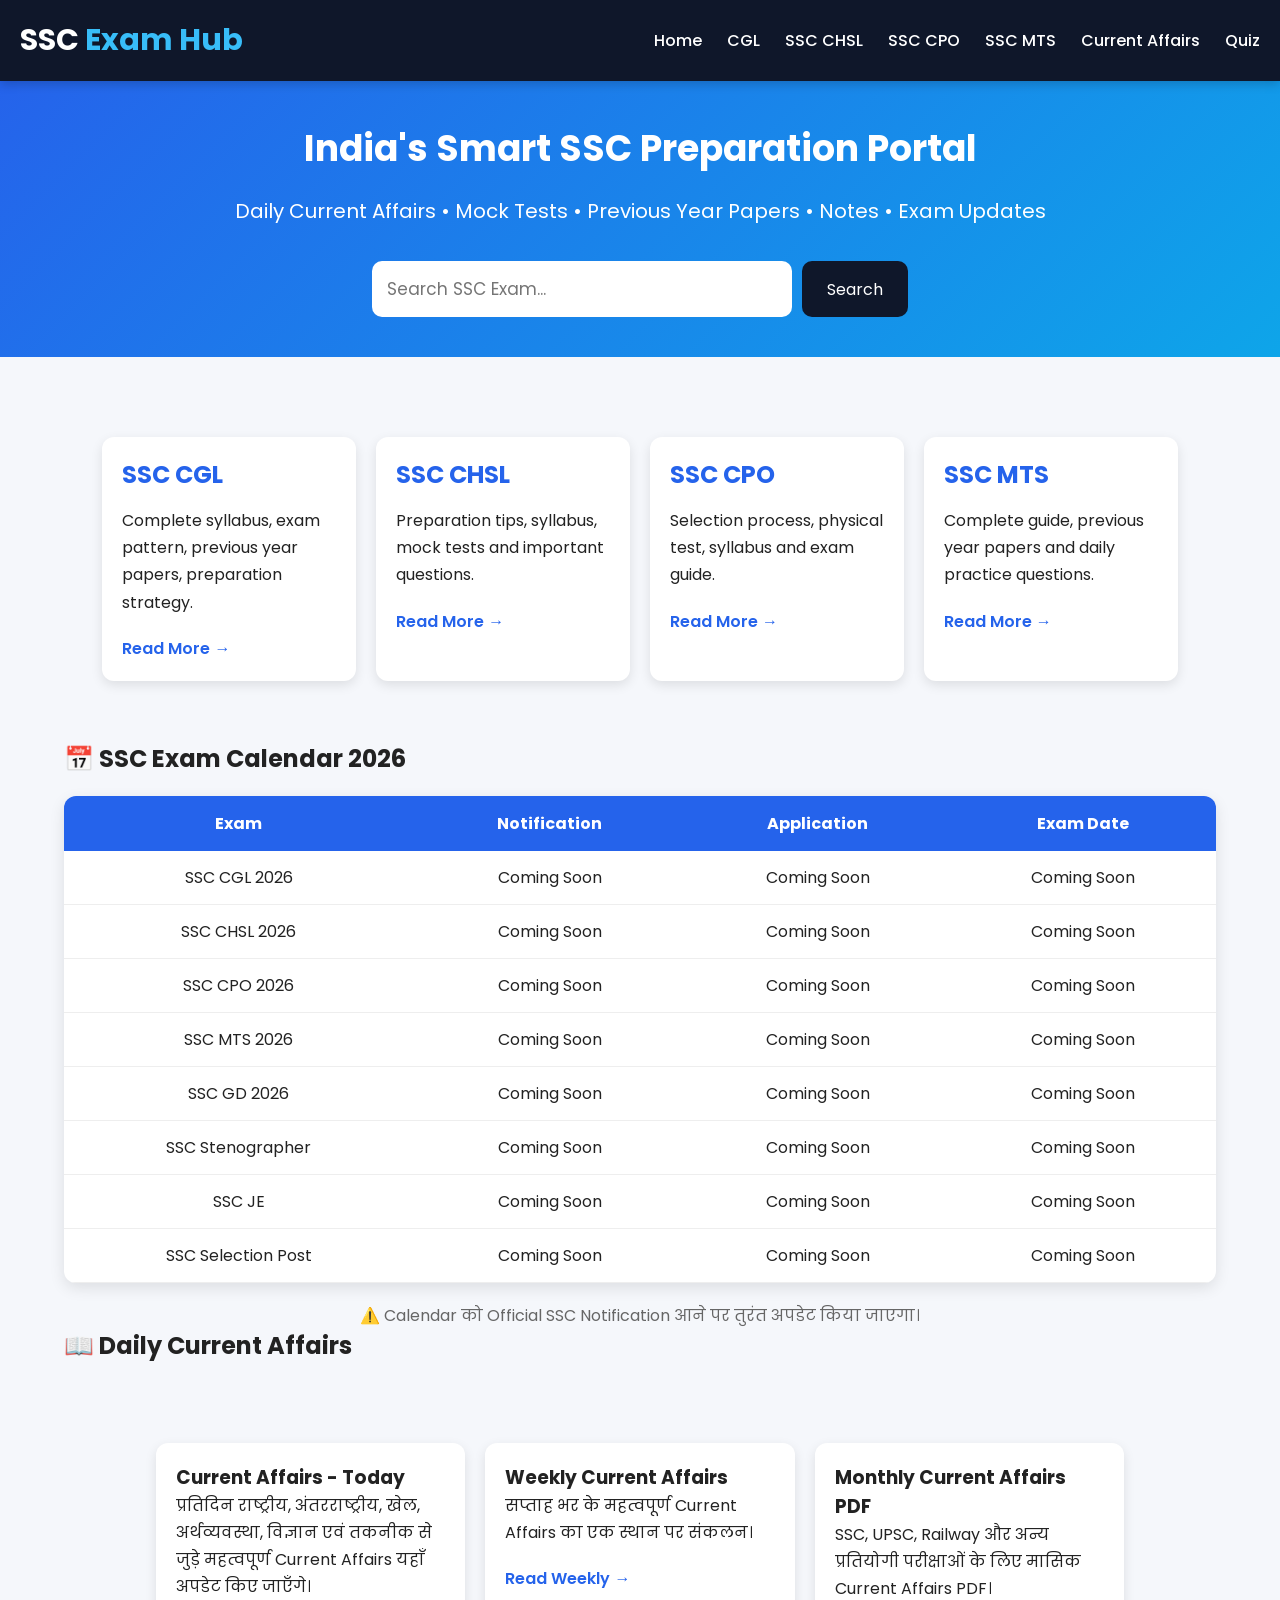
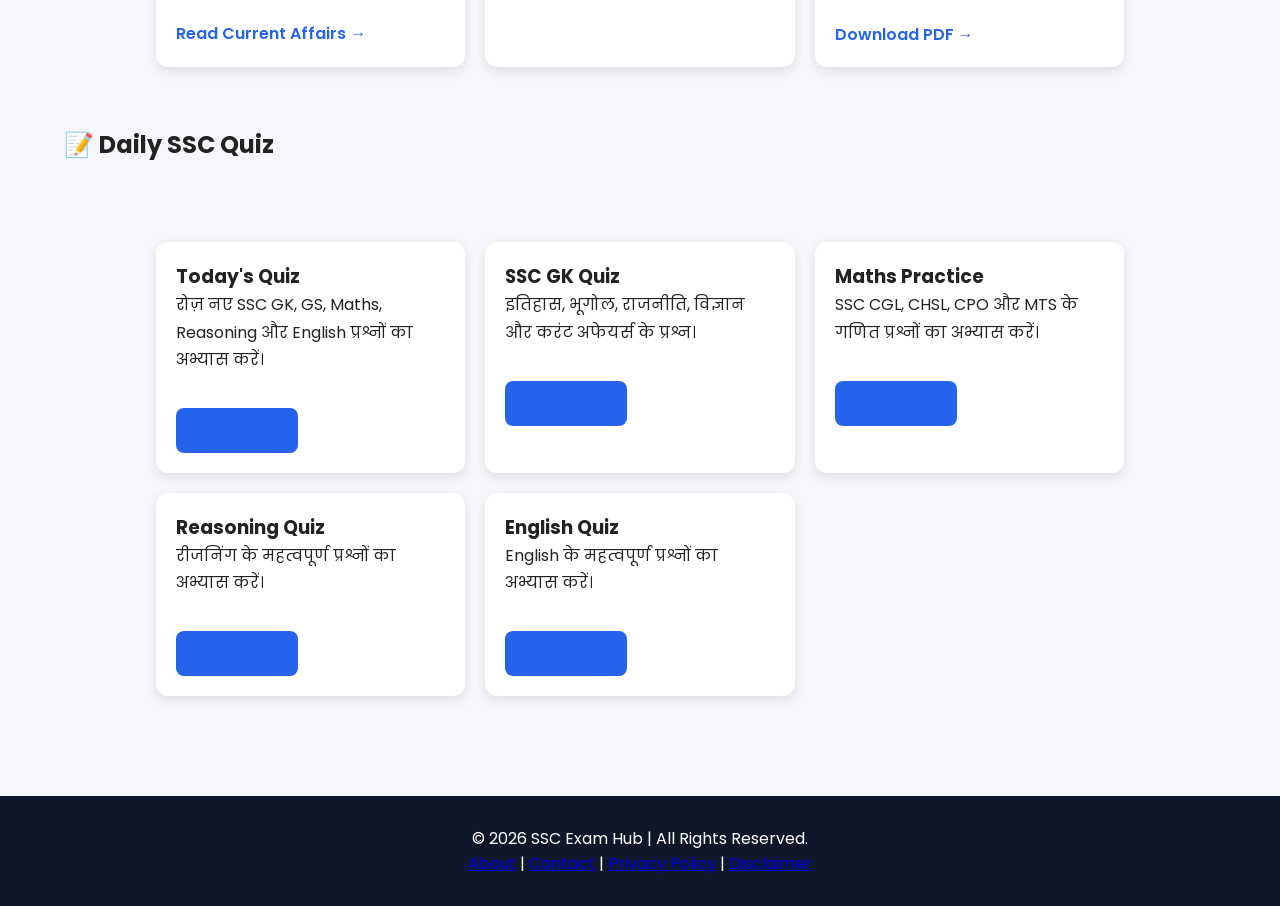
==== index.html @ 21310af4 "Update index.html" ====
<!DOCTYPE html>
<html lang="en">
<head>
<meta charset="UTF-8">
<meta name="viewport" content="width=device-width, initial-scale=1.0">

<title>SSC Exam Hub - Prepare for CGL, CHSL, CPO & MTS</title>

<link rel="stylesheet" href="style.css">

<link rel="preconnect" href="https://fonts.googleapis.com">
<link rel="preconnect" href="https://fonts.gstatic.com" crossorigin>

<link href="https://fonts.googleapis.com/css2?family=Poppins:wght@300;400;500;600;700&display=swap" rel="stylesheet">
<meta name="google-site-verification" content="Wk3IHqUam03gHRFLUfcpIGAr4m7lTxa6uTvzg6bxJKc" />
  <!-- Google tag (gtag.js) -->
<script async src="https://www.googletagmanager.com/gtag/js?id=G-ZGM9H43H29"></script>
<script>
  window.dataLayer = window.dataLayer || [];
  function gtag(){dataLayer.push(arguments);}
  gtag('js', new Date());

  gtag('config', 'G-ZGM9H43H29');
</script>
</head>

<body>

<header>

<div class="logo">
SSC <span>Exam Hub</span>
</div>

<nav>

<a href="#">Home</a>

<a href="cgl.html">CGL</a>

<a href="chsl.html">SSC CHSL</a>

<a href="cpo.html">SSC CPO</a>

<a href="mts.html">SSC MTS</a>

<a href="#">Current Affairs</a>

<a href="#">Quiz</a>

</nav>

<button id="menuBtn">
☰
</button>

</header>

<section class="hero">

<h1>India's Smart SSC Preparation Portal</h1>

<p>
Daily Current Affairs • Mock Tests • Previous Year Papers • Notes • Exam Updates
</p>

<div class="search">

<input type="text" id="searchBox" placeholder="Search SSC Exam...">

<button onclick="searchExam()">Search</button>

</div>

</section>

<section class="cards">

<div class="card">

<h2>SSC CGL</h2>

<p>Complete syllabus, exam pattern, previous year papers, preparation strategy.</p>

<a href="cgl.html">Read More →</a>

</div>

<div class="card">

<h2>SSC CHSL</h2>

<p>Preparation tips, syllabus, mock tests and important questions.</p>

<a href="chsl.html">Read More →</a>

</div>

<div class="card">

<h2>SSC CPO</h2>

<p>Selection process, physical test, syllabus and exam guide.</p>

<a href="cpo.html">Read More →</a>

</div>

<div class="card">

<h2>SSC MTS</h2>

<p>Complete guide, previous year papers and daily practice questions.</p>

<a href="mts.html">Read More →</a>

</div>
</section>
<section class="container">

<h2>📅 SSC Exam Calendar 2026</h2>

<table class="table">

<tr>
<th>Exam</th>
<th>Notification</th>
<th>Application</th>
<th>Exam Date</th>
</tr>

<tr>
<td>SSC CGL 2026</td>
<td>Coming Soon</td>
<td>Coming Soon</td>
<td>Coming Soon</td>
</tr>

<tr>
<td>SSC CHSL 2026</td>
<td>Coming Soon</td>
<td>Coming Soon</td>
<td>Coming Soon</td>
</tr>

<tr>
<td>SSC CPO 2026</td>
<td>Coming Soon</td>
<td>Coming Soon</td>
<td>Coming Soon</td>
</tr>

<tr>
<td>SSC MTS 2026</td>
<td>Coming Soon</td>
<td>Coming Soon</td>
<td>Coming Soon</td>
</tr>

<tr>
<td>SSC GD 2026</td>
<td>Coming Soon</td>
<td>Coming Soon</td>
<td>Coming Soon</td>
</tr>

<tr>
<td>SSC Stenographer</td>
<td>Coming Soon</td>
<td>Coming Soon</td>
<td>Coming Soon</td>
</tr>

<tr>
<td>SSC JE</td>
<td>Coming Soon</td>
<td>Coming Soon</td>
<td>Coming Soon</td>
</tr>

<tr>
<td>SSC Selection Post</td>
<td>Coming Soon</td>
<td>Coming Soon</td>
<td>Coming Soon</td>
</tr>

</table>

<p style="text-align:center;margin-top:20px;color:#666;">
⚠️ Calendar को Official SSC Notification आने पर तुरंत अपडेट किया जाएगा।
</p>

</section>
  <section class="container">

<h2>📖 Daily Current Affairs</h2>

<div class="cards">

<div class="card">
<h3>Current Affairs - Today</h3>
<p>
प्रतिदिन राष्ट्रीय, अंतरराष्ट्रीय, खेल, अर्थव्यवस्था, विज्ञान एवं तकनीक से जुड़े महत्वपूर्ण Current Affairs यहाँ अपडेट किए जाएँगे।
</p>
<a href="#">Read Current Affairs →</a>
</div>

<div class="card">
<h3>Weekly Current Affairs</h3>
<p>
सप्ताह भर के महत्वपूर्ण Current Affairs का एक स्थान पर संकलन।
</p>
<a href="#">Read Weekly →</a>
</div>

<div class="card">
<h3>Monthly Current Affairs PDF</h3>
<p>
SSC, UPSC, Railway और अन्य प्रतियोगी परीक्षाओं के लिए मासिक Current Affairs PDF।
</p>
<a href="#">Download PDF →</a>
</div>

</div>

  </section>
  

</div>

  </section>
  <section class="container">

<h2>📝 Daily SSC Quiz</h2>

<div class="cards">

<div class="card">
<h3>Today's Quiz</h3>
<p>रोज़ नए SSC GK, GS, Maths, Reasoning और English प्रश्नों का अभ्यास करें।</p>
<a href="#" class="btn">Start Now</a>
</div>

<div class="card">
<h3>SSC GK Quiz</h3>
<p>इतिहास, भूगोल, राजनीति, विज्ञान और करंट अफेयर्स के प्रश्न।</p>
<a href="gs.html" class="btn">Start Now</a>
</div>

<div class="card">
<h3>Maths Practice</h3>
<p>SSC CGL, CHSL, CPO और MTS के गणित प्रश्नों का अभ्यास करें।</p>
<a href="maths.html" class="btn">Start Now</a>
</div>

<div class="card">
<h3>Reasoning Quiz</h3>
<p>रीजनिंग के महत्वपूर्ण प्रश्नों का अभ्यास करें।</p>
<a href="reasoning.html" class="btn">Start Now</a>
</div>
  
<div class="card">
<h3>English Quiz</h3>
<p>English के महत्वपूर्ण प्रश्नों का अभ्यास करें।</p>
<a href="english.html" class="btn">Start Now</a>
</div>

</div>

  </section>
  <footer class="footer">
  <div class="container">
    <p>&copy; 2026 SSC Exam Hub | All Rights Reserved.</p>

    <a href="about.html">About</a> |
    <a href="contact.html">Contact</a> |
    <a href="privacy.html">Privacy Policy</a> |
    <a href="disclaimer.html">Disclaimer</a>
  </div>
  </footer>
<script src="script.js"></script>

</body>

</html>
---- style.css ----
html, body{
    width:100%;
    overflow-x:hidden;
}
*{
    max-width:100%;
    box-sizing:border-box;
}
/* ===== Google Font ===== */
*{
margin:0;
padding:0;
box-sizing:border-box;
font-family:'Poppins',sans-serif;
}

body{
background:#f5f7fb;
color:#222;
    overflow-x: hidden;
}

/* ===== Header ===== */

header{
position:sticky;
top:0;
display:flex;
justify-content:space-between;
align-items:center;
padding:18px 20px;
background:#0f172a;
color:#fff;
z-index:1000;
box-shadow:0 3px 10px rgba(0,0,0,.2);
    width:100%;
}

.logo{
font-size:30px;
font-weight:700;
}

.logo span{
color:#38bdf8;
}

nav{
display:flex;
gap:25px;
}

nav a{
text-decoration:none;
color:white;
font-weight:500;
transition:.3s;
}

nav a:hover{
color:#38bdf8;
}

#menuBtn{
display:none;
background:#38bdf8;
border:none;
padding:10px 15px;
border-radius:8px;
cursor:pointer;
font-size:20px;
}

/* ===== Hero ===== */

.hero{
padding:80px 10%;
text-align:center;
background:linear-gradient(135deg,#2563eb,#0ea5e9);
color:white;
}

.hero h1{
font-size:50px;
margin-bottom:20px;
}

.hero p{
font-size:20px;
margin-bottom:35px;
}

.search{
display:flex;
justify-content:center;
gap:10px;
flex-wrap:wrap;
}

.search input{
width:420px;
max-width:90%;
padding:15px;
border:none;
border-radius:10px;
font-size:17px;
}

.search button{
padding:15px 25px;
border:none;
background:#0f172a;
color:white;
border-radius:10px;
cursor:pointer;
font-size:16px;
transition:.3s;
}

.search button:hover{
background:#111827;
}

/* ===== Cards ===== */

.cards{
display:grid;
grid-template-columns:repeat(auto-fit,minmax(260px,1fr));
gap:25px;
padding:60px 8%;
}

.card{
background:white;
padding:25px;
border-radius:18px;
box-shadow:0 10px 25px rgba(0,0,0,.08);
transition:.3s;
}

.card:hover{
transform:translateY(-8px);
}

.card h2{
color:#2563eb;
margin-bottom:15px;
}

.card p{
margin-bottom:20px;
line-height:1.7;
}

.card a{
text-decoration:none;
color:#2563eb;
font-weight:600;
}

/* ===== Footer ===== */

footer{
background:#0f172a;
color:white;
text-align:center;
padding:30px;
margin-top:40px;
}

/* ===== Responsive ===== */

@media(max-width:768px){

nav{
display:none;
}

#menuBtn{
display:block;
}

.hero h1{
font-size:34px;
}

.hero p{
font-size:17px;
}

}
.cards{
display:grid;
grid-template-columns:repeat(auto-fit,minmax(250px,1fr));
gap:20px;
margin-top:20px;
}

.card{
background:#fff;
padding:20px;
border-radius:12px;
box-shadow:0 4px 12px rgba(0,0,0,.1);
transition:.3s;
}

.card:hover{
transform:translateY(-8px);
}

.btn{
display:inline-block;
margin-top:15px;
padding:10px 20px;
background:#2563eb;
color:#fff;
text-decoration:none;
border-radius:8px;
}

.btn:hover{
background:#1d4ed8;
}
.table{
width:100%;
border-collapse:collapse;
margin-top:20px;
background:#fff;
border-radius:12px;
overflow:hidden;
box-shadow:0 5px 15px rgba(0,0,0,.1);
}

.table th{
background:#2563eb;
color:#fff;
padding:15px;
}

.table td{
padding:14px;
border-bottom:1px solid #eee;
text-align:center;
}

.table tr:hover{
background:#f5f9ff;
}
.calendar{
    max-width:1100px;
    margin:40px auto;
    padding:20px;
}

.calendar h2{
    text-align:center;
    color:#0d6efd;
    margin-bottom:20px;
}

.calendar table{
    width:100%;
    border-collapse:collapse;
    background:#fff;
    border-radius:12px;
    overflow:hidden;
    box-shadow:0 8px 25px rgba(0,0,0,.15);
}

.calendar th{
    background:#0d6efd;
    color:#fff;
    padding:14px;
}

.calendar td{
    padding:14px;
    border-bottom:1px solid #eee;
}

.calendar tr:hover{
    background:#f4f9ff;
}
/* Mobile Responsive */

*{
  box-sizing: border-box;
}

img{
  max-width:100%;
  height:auto;
}

.container{
  width:90%;
  max-width:1200px;
  margin:auto;
}

.hero{
  padding:40px 20px;
  text-align:center;
}

.hero h1{
  font-size:36px;
}

@media (max-width:768px){

header{
    padding:15px;
}

.logo{
    font-size:24px;
}

.hero{
    padding:60px 20px;
}

.hero h1{
    font-size:32px;
}

.hero p{
    font-size:18px;
}

.search{
    display:flex;
    flex-direction:column;
    align-items:center;
}

.search input{
    width:100%;
    max-width:350px;
}

.search button{
    width:200px;
    margin-top:15px;
}

.cards{
    grid-template-columns:1fr;
    padding:20px;
}
}
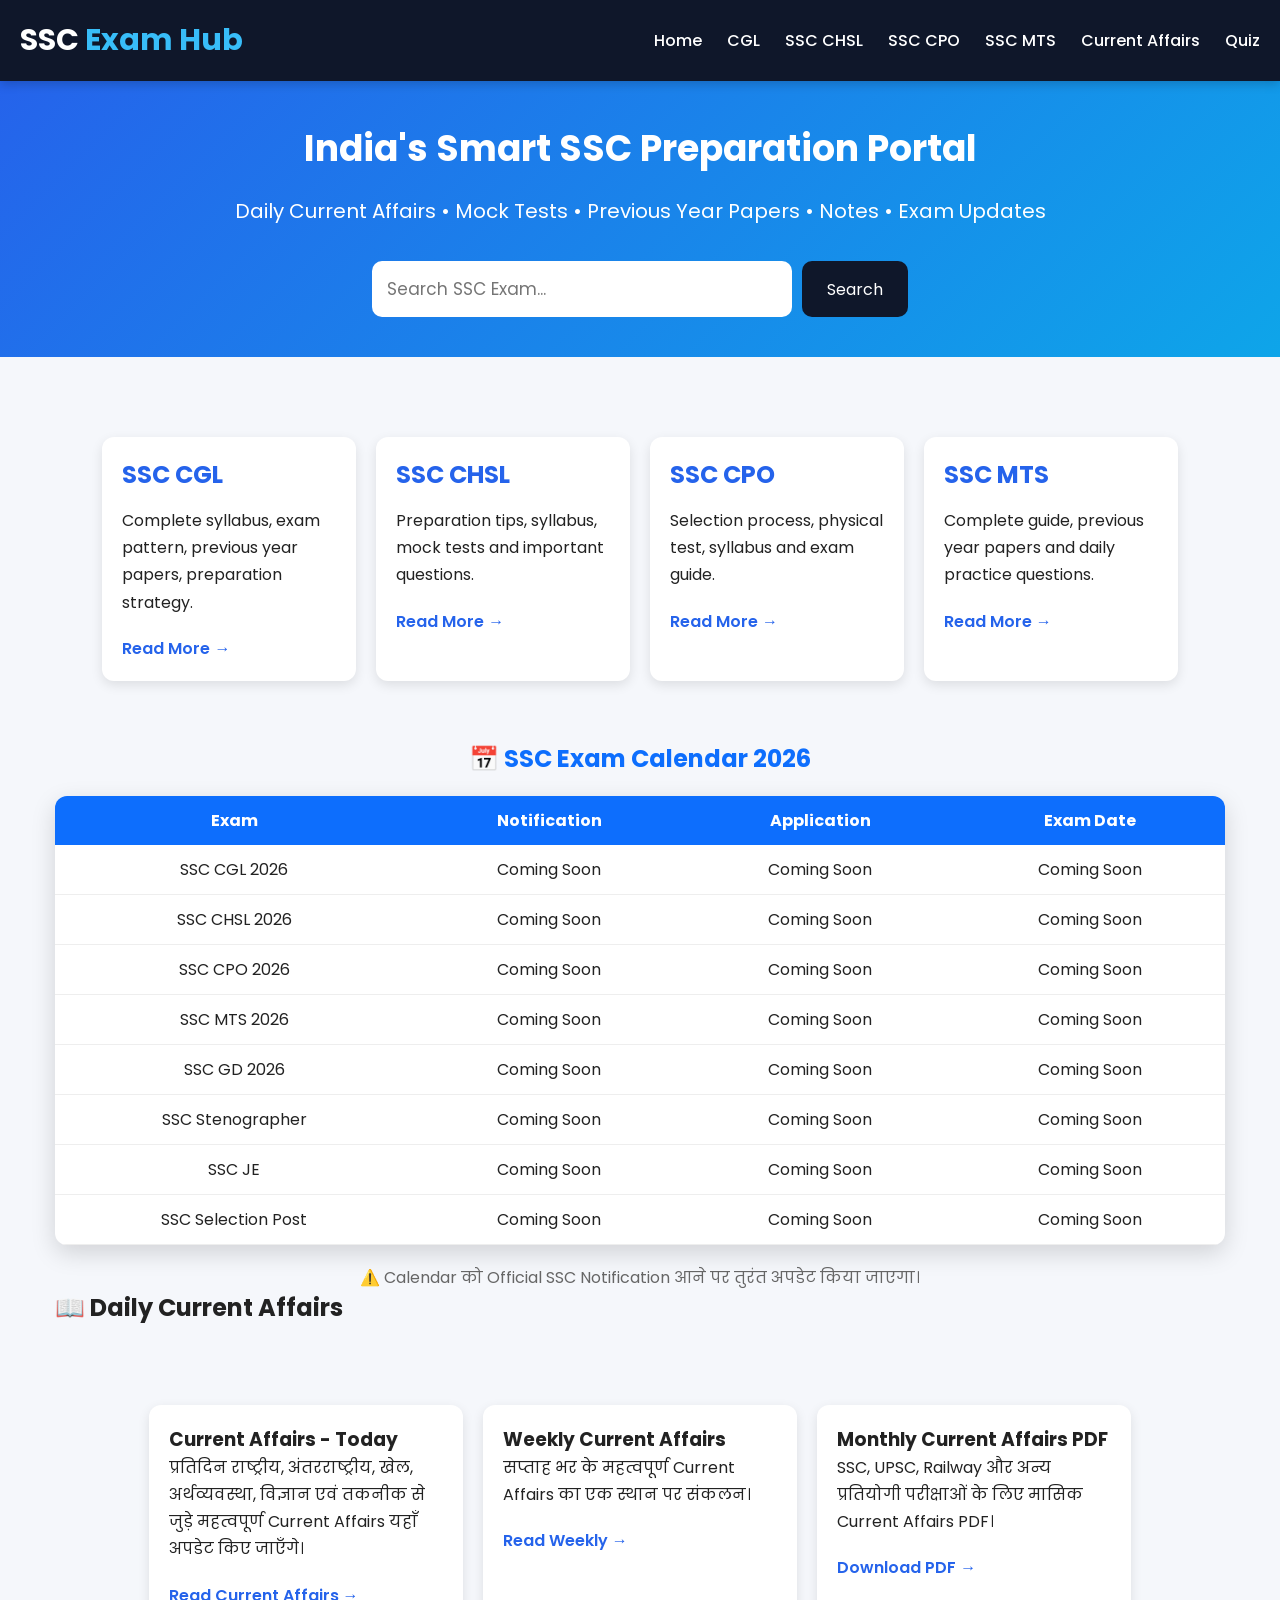
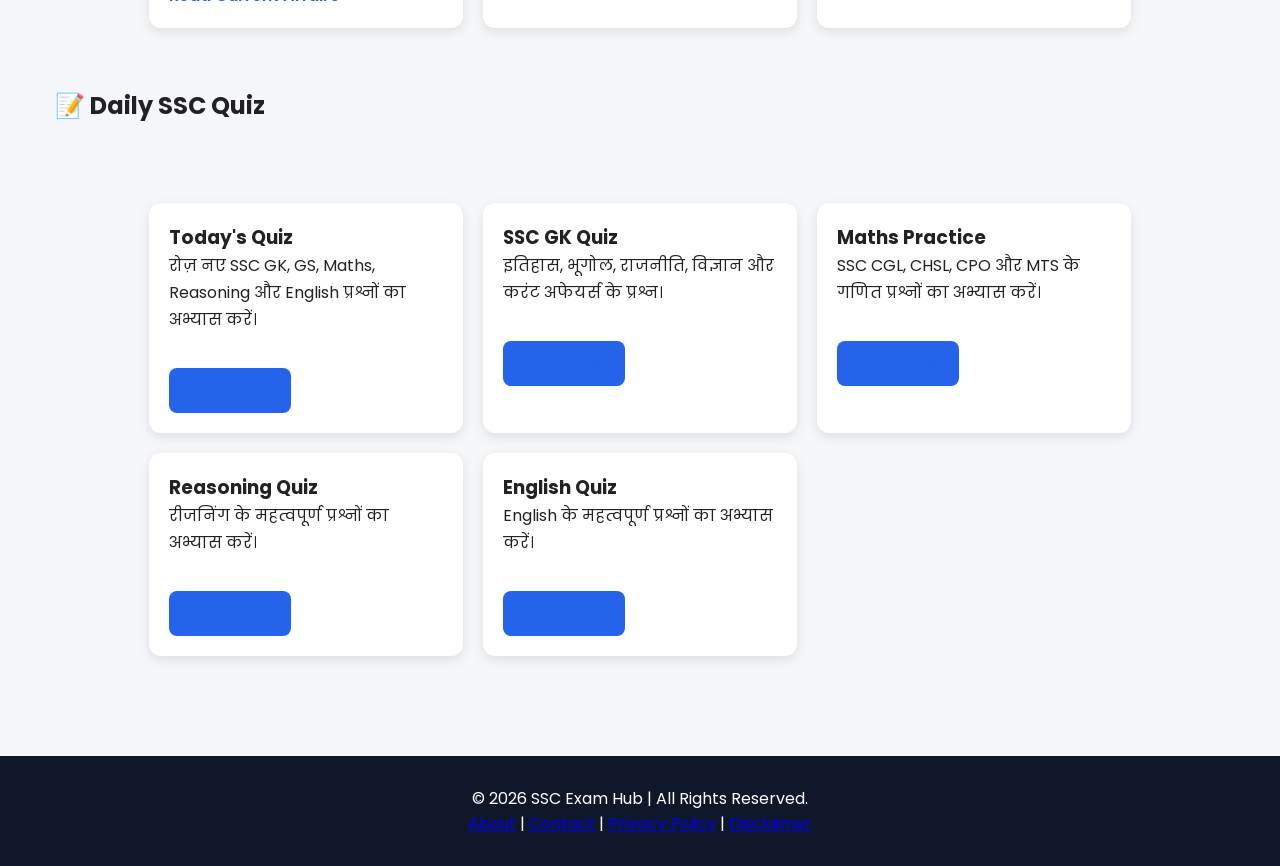
==== commit 3b02a5e7: "Update index.html" ====
--- a/index.html
+++ b/index.html
@@ -116,7 +116,7 @@
 
 </div>
 </section>
-<section class="container">
+<section class="calendar container">
 
 <h2>📅 SSC Exam Calendar 2026</h2>
 
--- a/style.css
+++ b/style.css
@@ -350,3 +350,31 @@
     padding:20px;
 }
 }
+.container{
+    width:100%;
+    max-width:1200px;
+    margin:0 auto;
+    padding:0 15px;
+}
+
+.table{
+    width:100%;
+    border-collapse:collapse;
+    overflow-x:auto;
+}
+
+.table th,
+.table td{
+    padding:12px;
+    font-size:16px;
+}
+
+@media(max-width:768px){
+
+.table{
+    display:block;
+    overflow-x:auto;
+    white-space:nowrap;
+}
+
+}
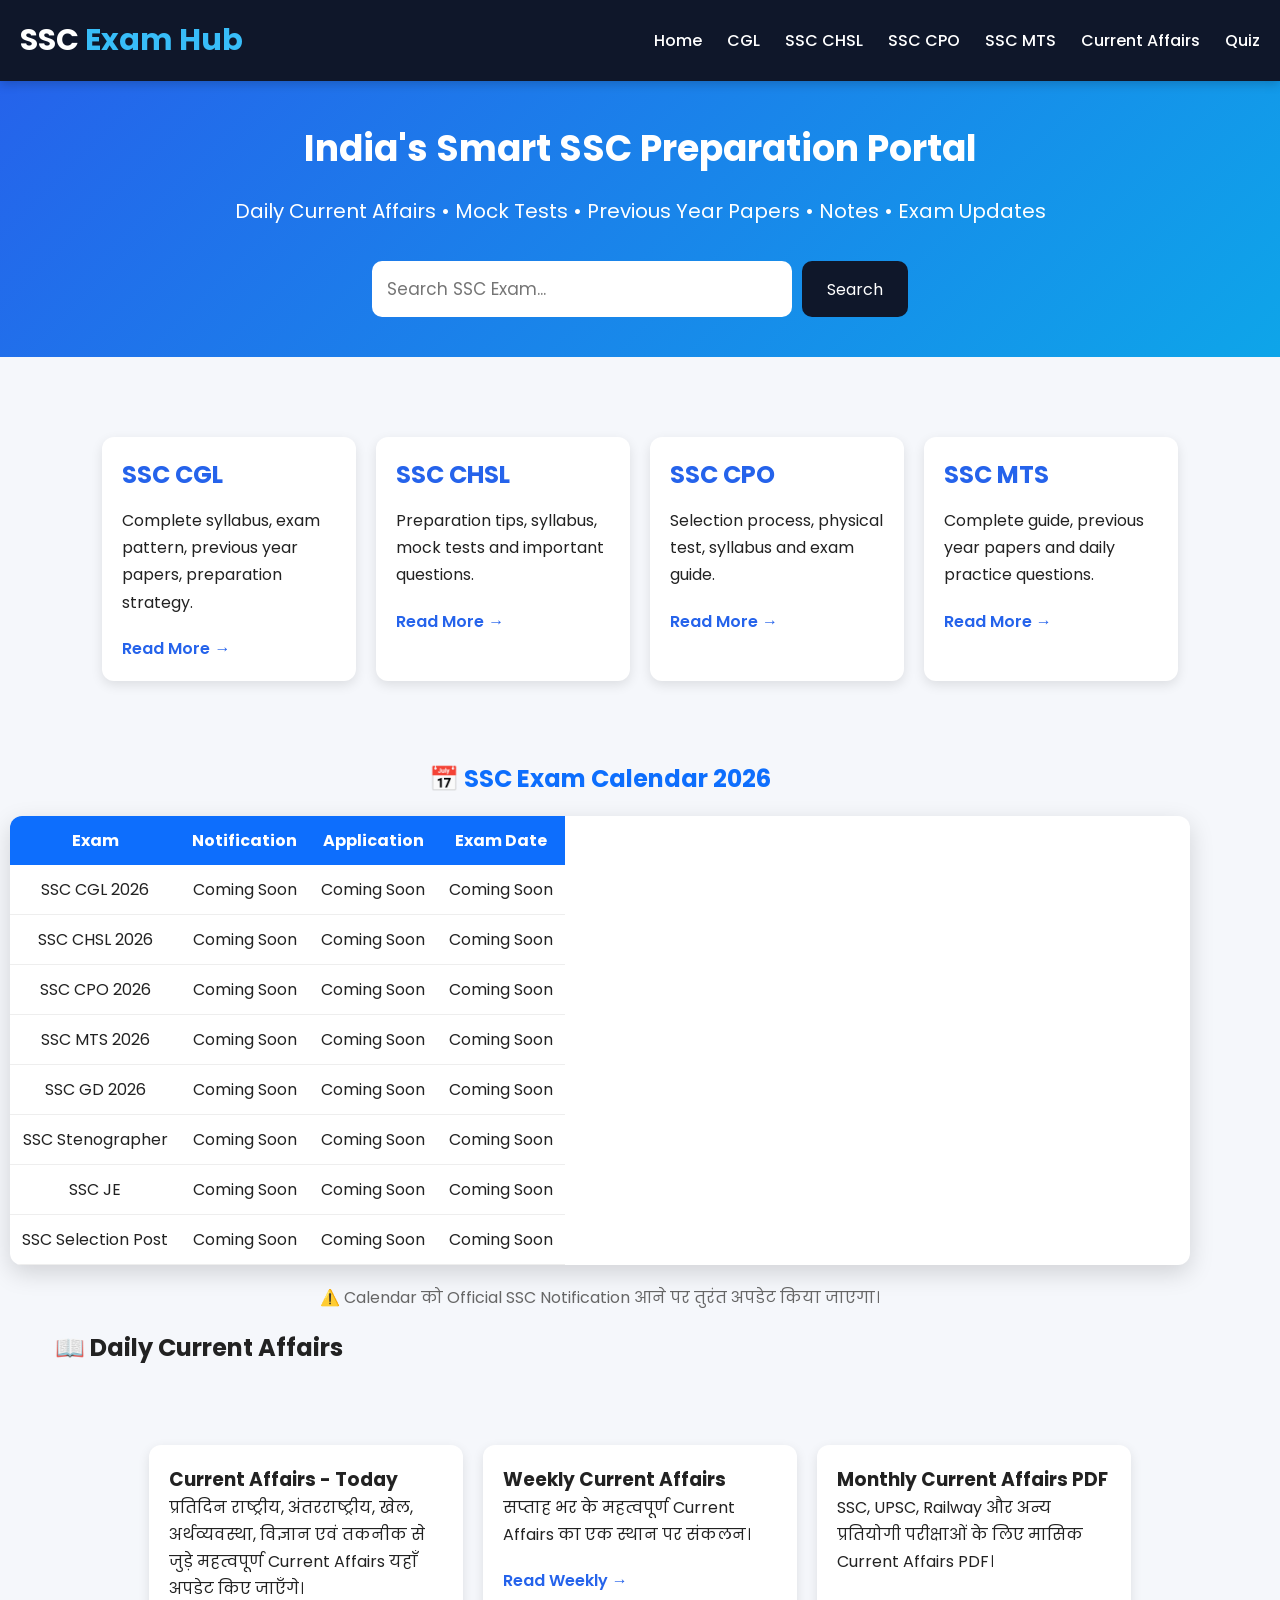
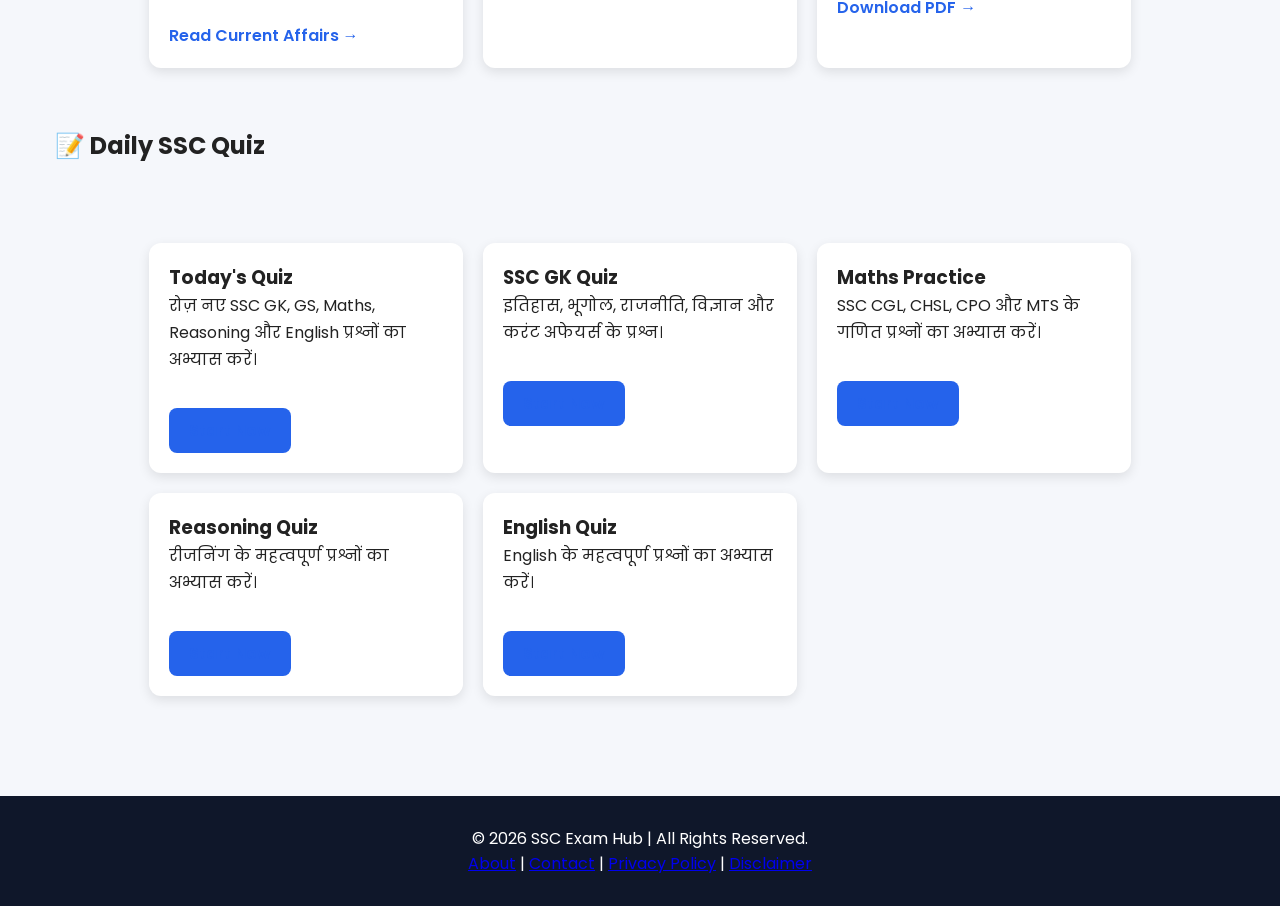
==== commit 9093b083: "Update index.html" ====
--- a/index.html
+++ b/index.html
@@ -116,10 +116,11 @@
 
 </div>
 </section>
-<section class="calendar container">
+<section class="container calendar">
 
 <h2>📅 SSC Exam Calendar 2026</h2>
 
+<div class="table-responsive">
 <table class="table">
 
 <tr>
@@ -186,7 +187,7 @@
 </tr>
 
 </table>
-
+</div>
 <p style="text-align:center;margin-top:20px;color:#666;">
 ⚠️ Calendar को Official SSC Notification आने पर तुरंत अपडेट किया जाएगा।
 </p>
--- a/style.css
+++ b/style.css
@@ -378,3 +378,16 @@
 }
 
 }
+.calendar{
+    width:100%;
+    margin:20px 0;
+    padding-left:10px;
+    padding-right:10px;
+}
+
+.calendar .table{
+    width:100%;
+    display:block;
+    overflow-x:auto;
+    white-space:nowrap;
+}
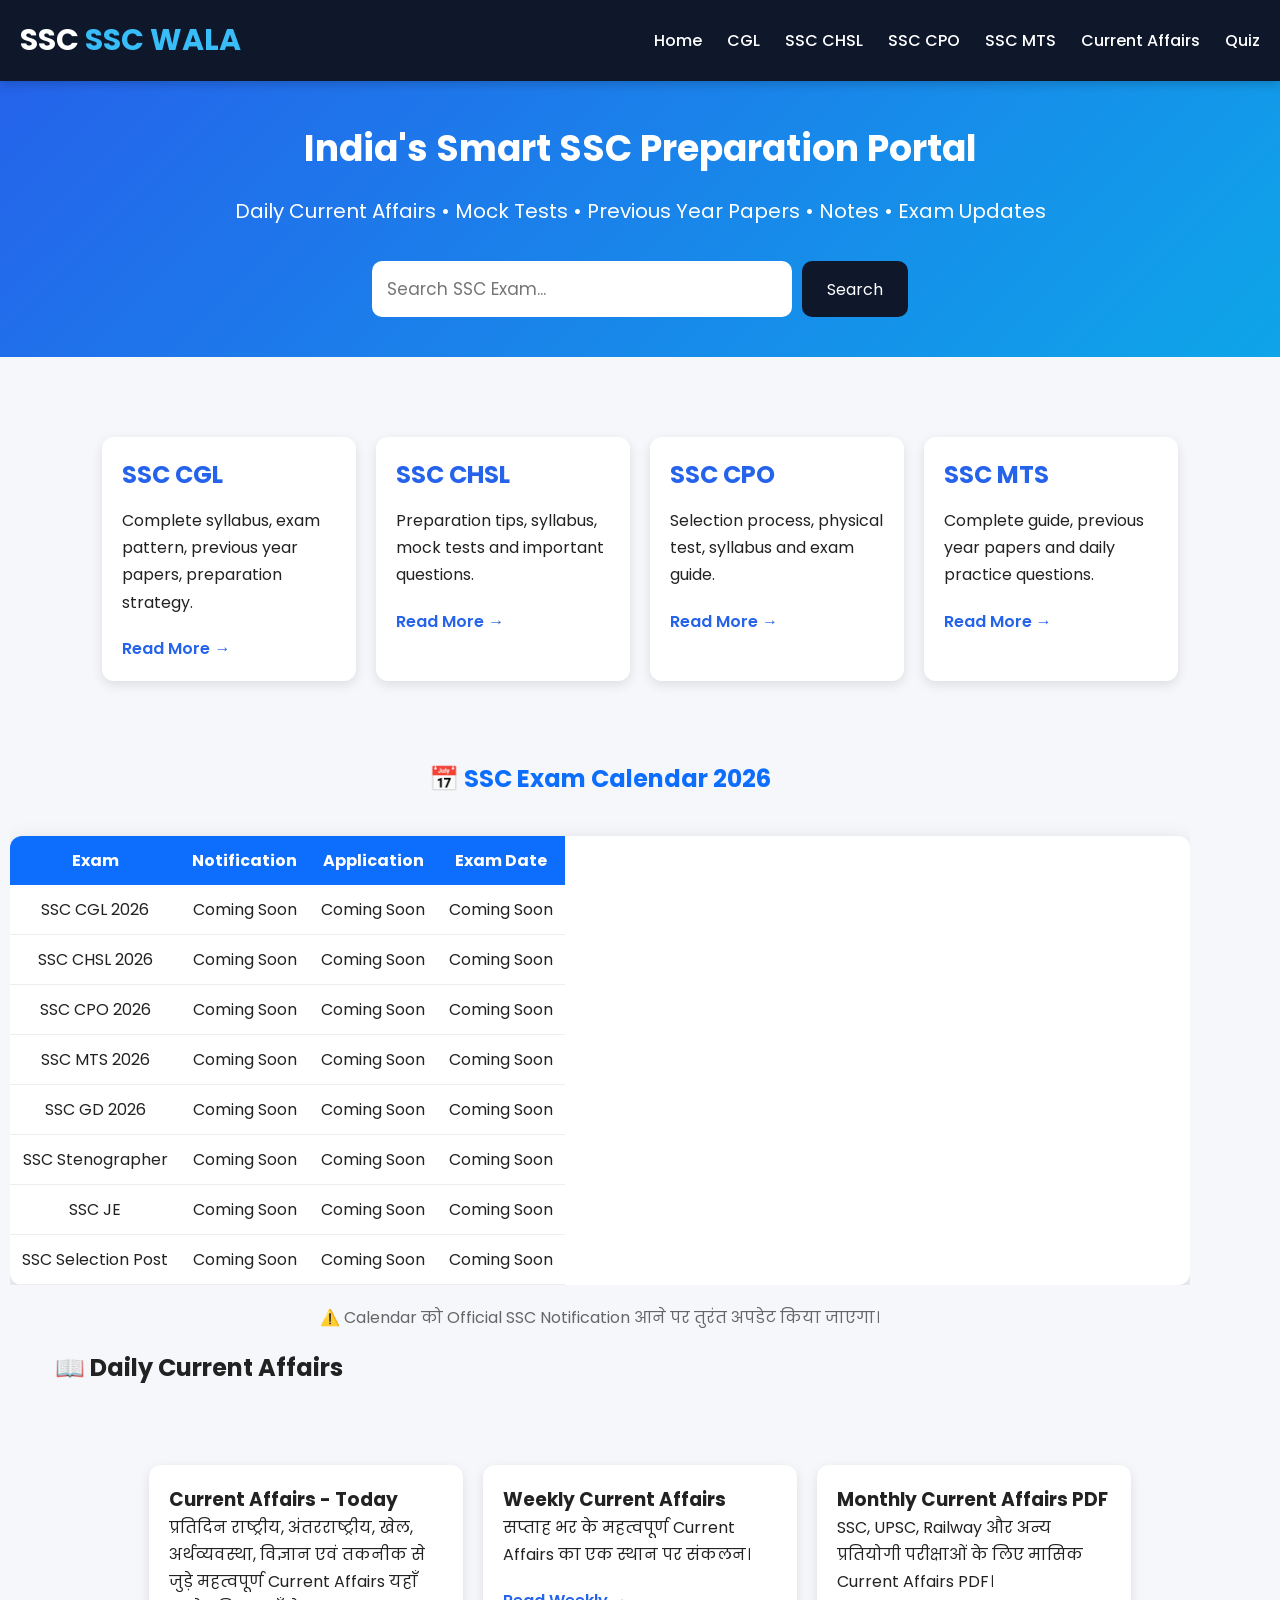
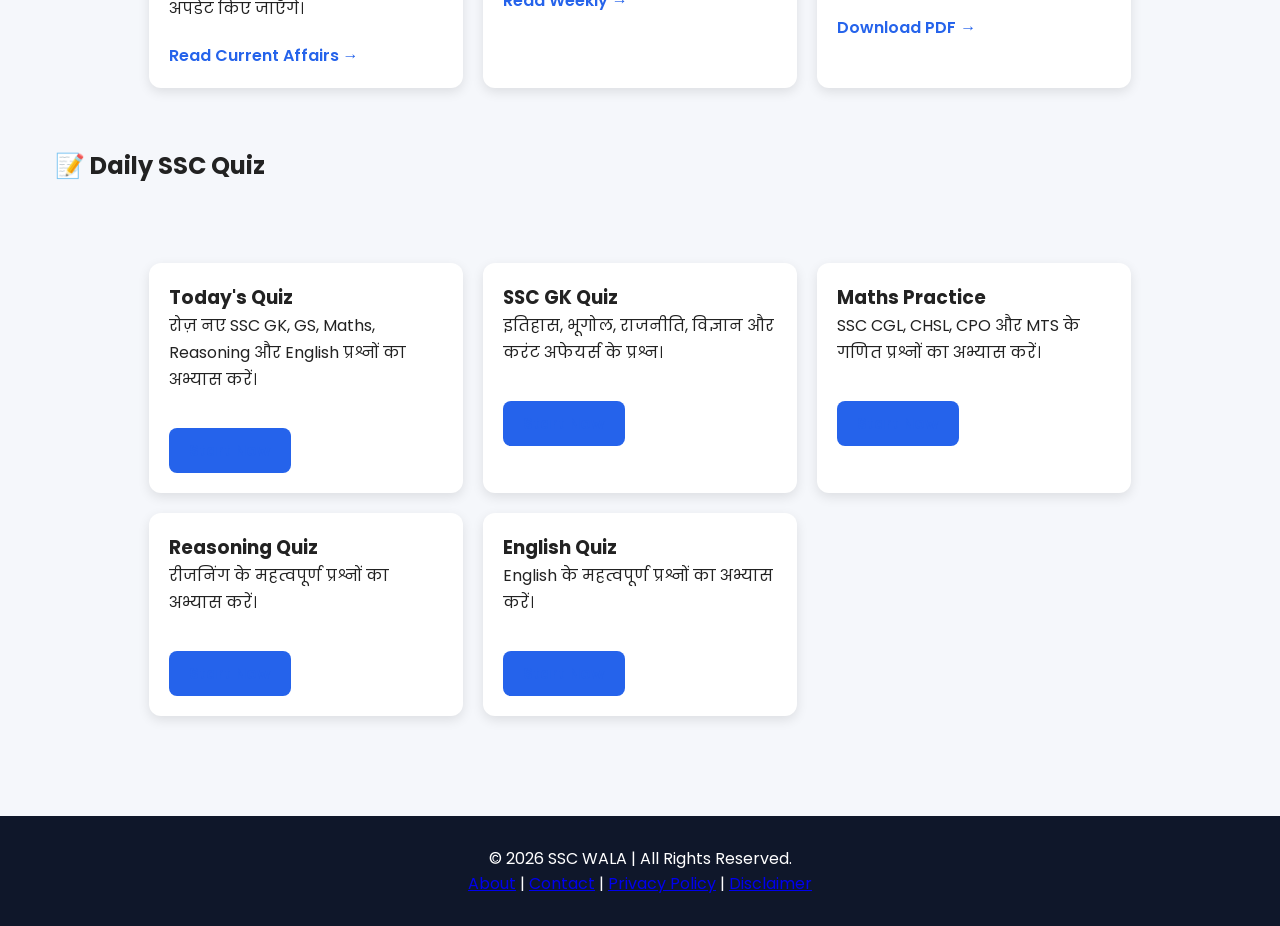
==== commit 067b8ec8: "Update index.html" ====
--- a/index.html
+++ b/index.html
@@ -29,7 +29,7 @@
 <header>
 
 <div class="logo">
-SSC <span>Exam Hub</span>
+SSC <span>SSC WALA</span>
 </div>
 
 <nav>
@@ -272,7 +272,7 @@
   </section>
   <footer class="footer">
   <div class="container">
-    <p>&copy; 2026 SSC Exam Hub | All Rights Reserved.</p>
+    <p>&copy; 2026 SSC WALA | All Rights Reserved.</p>
 
     <a href="about.html">About</a> |
     <a href="contact.html">Contact</a> |
--- a/style.css
+++ b/style.css
@@ -391,3 +391,12 @@
     overflow-x:auto;
     white-space:nowrap;
 }
+.table-responsive{
+    width:100%;
+    overflow-x:auto;
+    -webkit-overflow-scrolling:touch;
+}
+
+.table{
+    min-width:700px;
+}
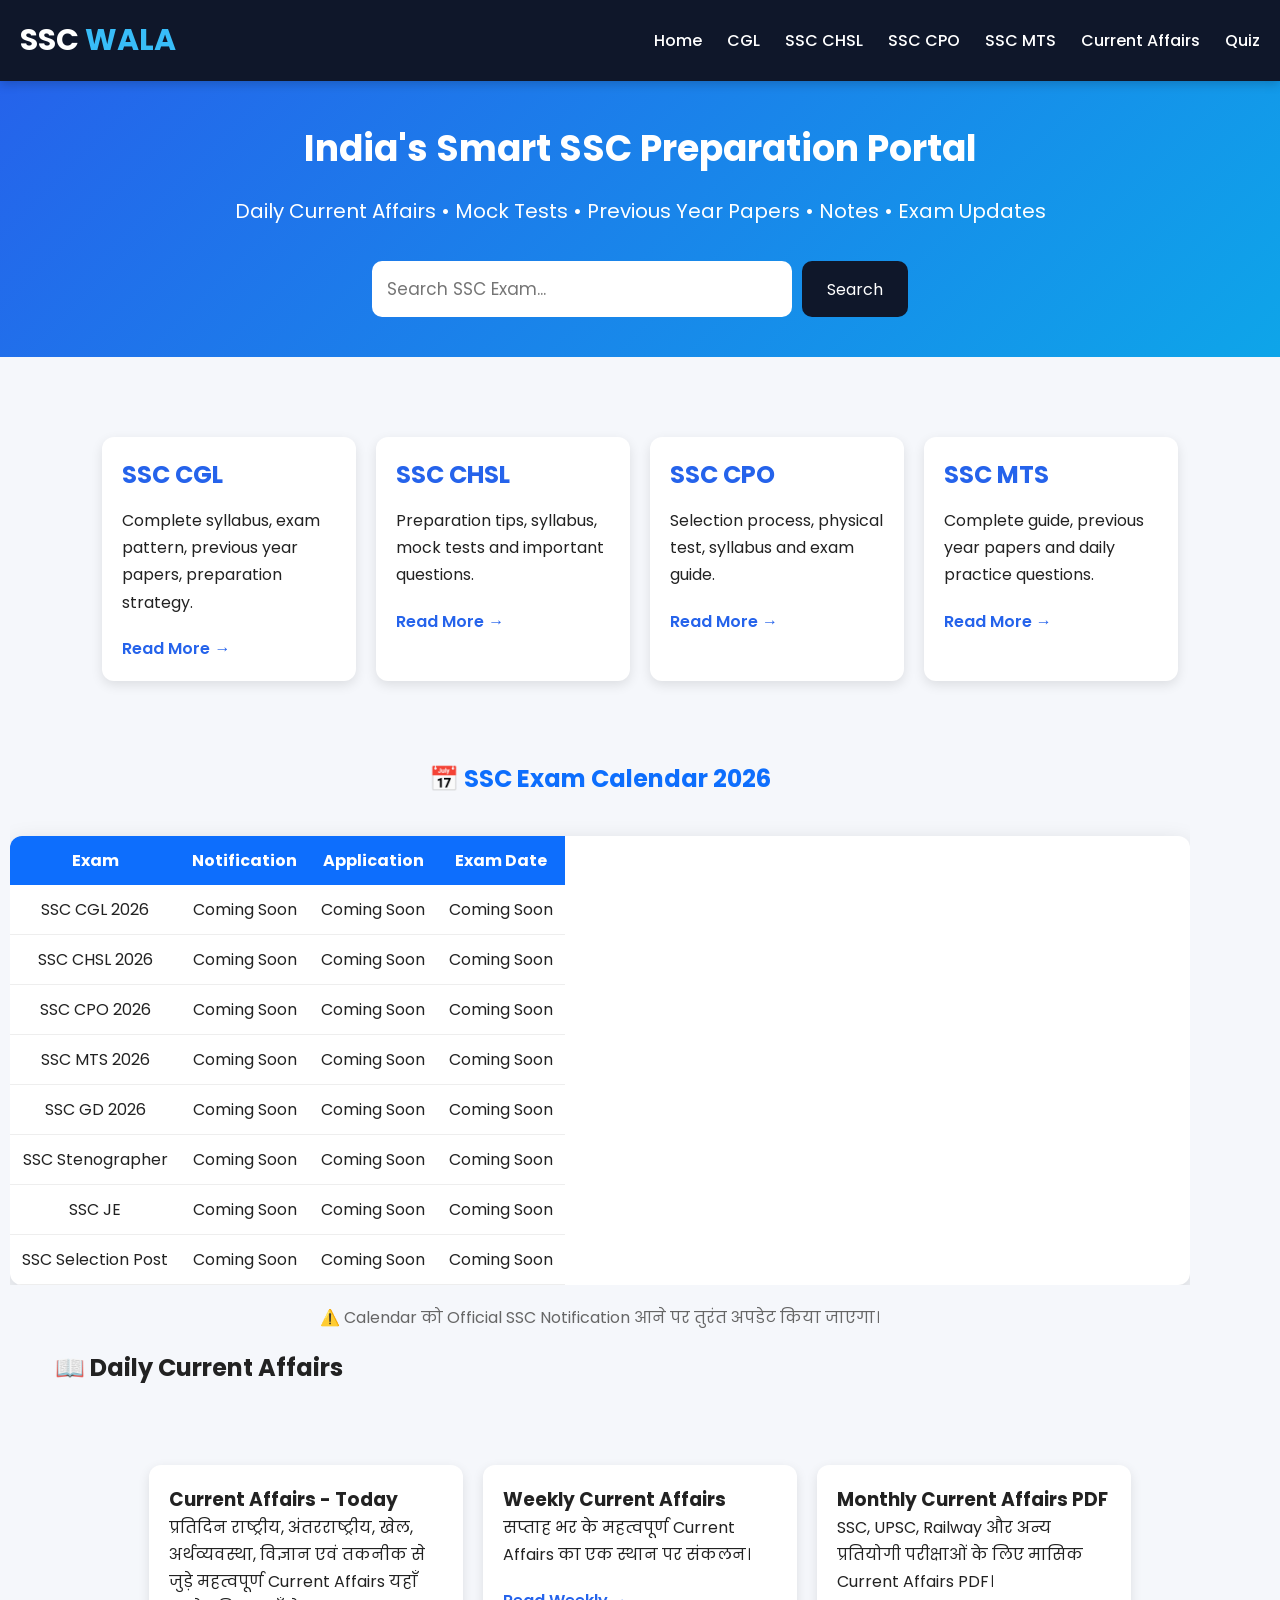
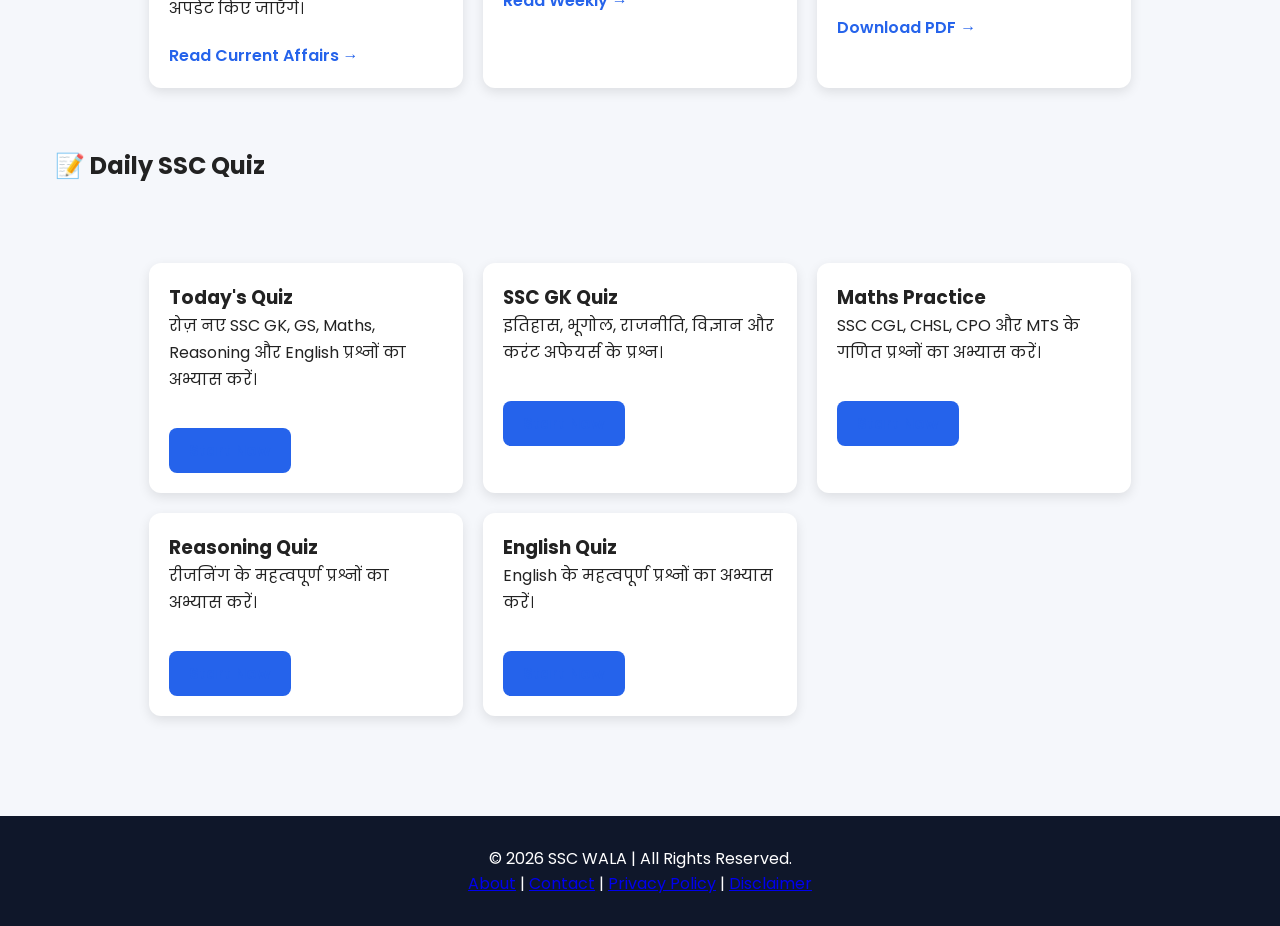
==== commit 625fe0c1: "Update index.html" ====
--- a/index.html
+++ b/index.html
@@ -29,7 +29,7 @@
 <header>
 
 <div class="logo">
-SSC <span>SSC WALA</span>
+SSC <span> WALA</span>
 </div>
 
 <nav>
@@ -240,7 +240,7 @@
 <div class="card">
 <h3>Today's Quiz</h3>
 <p>रोज़ नए SSC GK, GS, Maths, Reasoning और English प्रश्नों का अभ्यास करें।</p>
-<a href="#" class="btn">Start Now</a>
+<a href="quizcategory.html" class="btn">Start Now</a>
 </div>
 
 <div class="card">
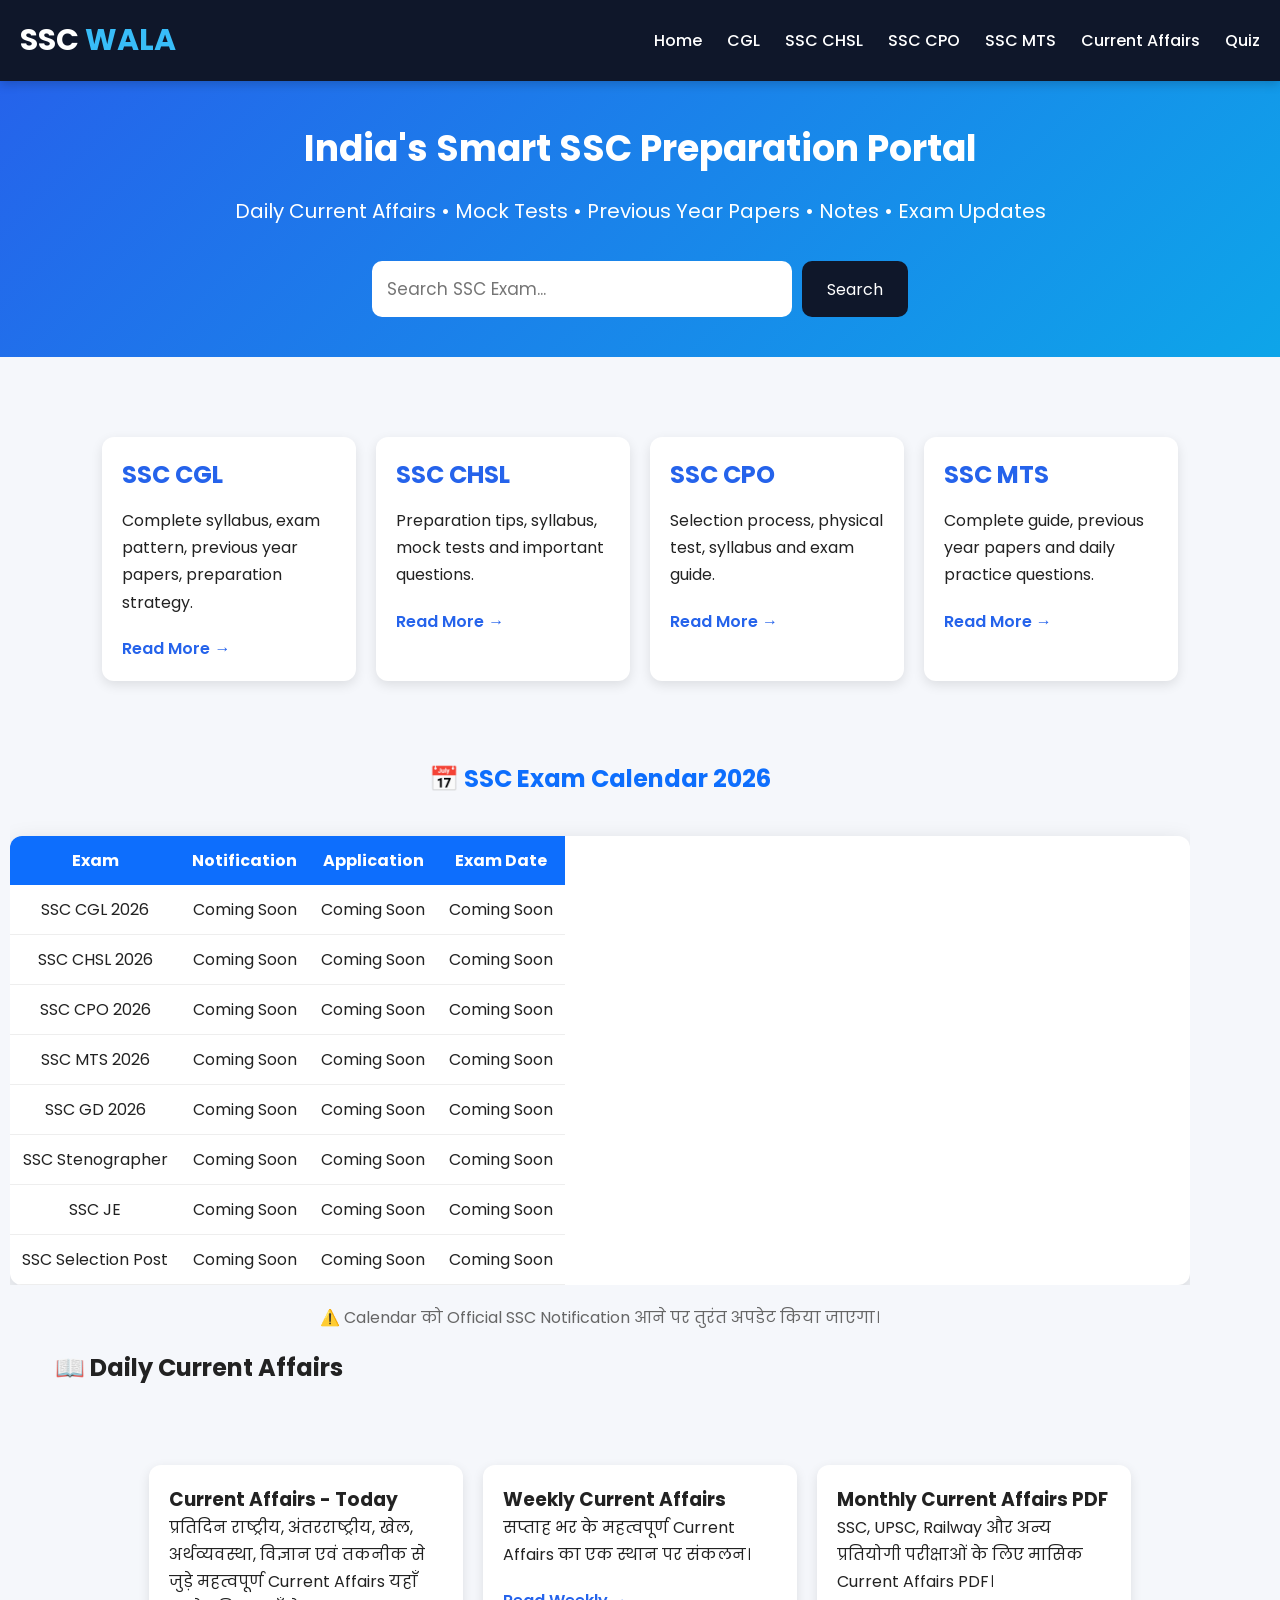
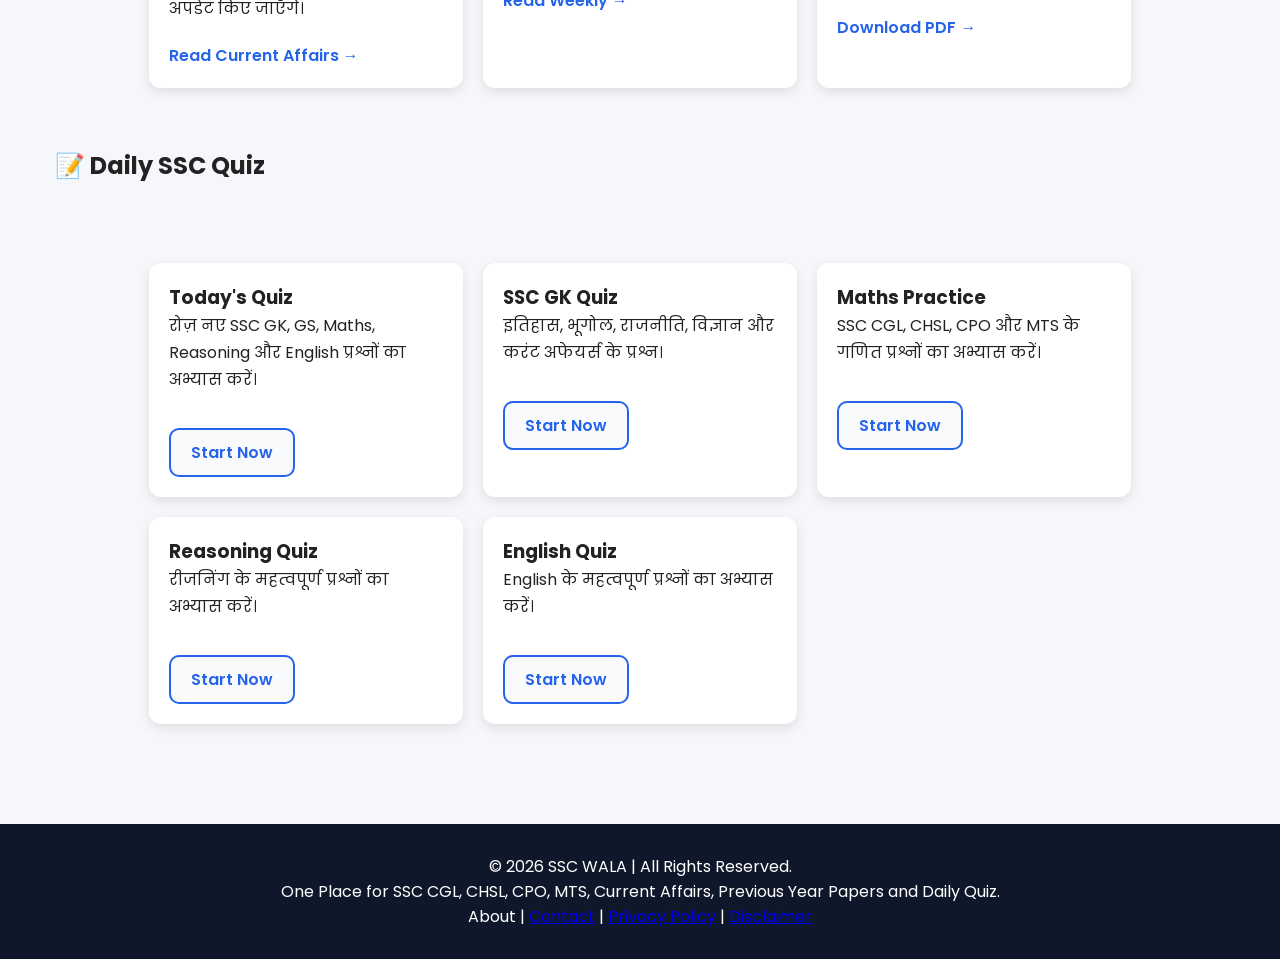
==== commit 87872ffa: "Update index.html" ====
--- a/index.html
+++ b/index.html
@@ -273,7 +273,9 @@
   <footer class="footer">
   <div class="container">
     <p>&copy; 2026 SSC WALA | All Rights Reserved.</p>
-
+<p>
+One Place for SSC CGL, CHSL, CPO, MTS, Current Affairs, Previous Year Papers and Daily Quiz.
+</p
     <a href="about.html">About</a> |
     <a href="contact.html">Contact</a> |
     <a href="privacy.html">Privacy Policy</a> |
--- a/style.css
+++ b/style.css
@@ -212,15 +212,20 @@
 display:inline-block;
 margin-top:15px;
 padding:10px 20px;
+background:#f8fafc;
+color:#2563eb;
+text-decoration:none;
+font-weight:700;
+border:2px solid #2563eb;
+border-radius:10px;
+transition:.3s;
+}
+
+.btn:hover{
 background:#2563eb;
-color:#fff;
-text-decoration:none;
-border-radius:8px;
-}
-
-.btn:hover{
-background:#1d4ed8;
-}
+color:#ffffff;
+}
+
 .table{
 width:100%;
 border-collapse:collapse;
